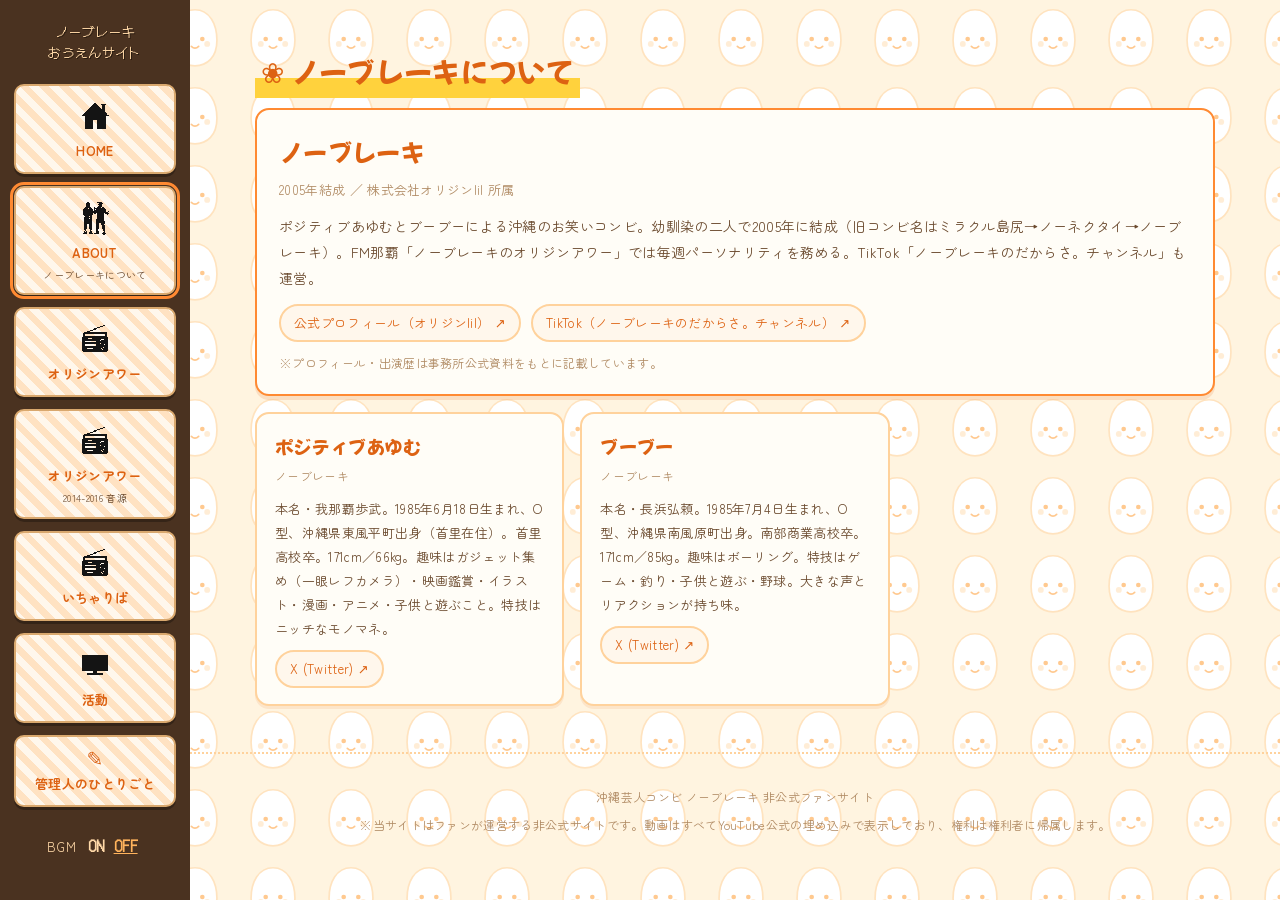
==== about.html @ ed7c5b4c "スマホのハンバーガーボタンを右端に固定(margin-left:auto) CSSキャッシュ版数 v25→v26" ====
<!DOCTYPE html>
<html lang="ja">
<head>
<meta charset="UTF-8">
<meta name="viewport" content="width=device-width, initial-scale=1.0">
<title>ノーブレーキについて｜ノーブレーキ おうえんサイト</title>
<link rel="canonical" href="https://nobreak-fansite.vercel.app/about.html">
<meta name="description" content="沖縄芸人コンビ ノーブレーキのプロフィール・メンバー紹介（ポジティブあゆむ／ブーブー）。非公式ファンサイト。">
<meta property="og:type" content="article">
<meta property="og:site_name" content="ノーブレーキ おうえんサイト">
<meta property="og:locale" content="ja_JP">
<meta property="og:title" content="ノーブレーキについて｜ノーブレーキ おうえんサイト">
<meta property="og:description" content="沖縄芸人コンビ ノーブレーキのプロフィール・メンバー紹介（ポジティブあゆむ／ブーブー）。非公式ファンサイト。">
<meta property="og:url" content="https://nobreak-fansite.vercel.app/about.html">
<meta property="og:image" content="https://nobreak-fansite.vercel.app/assets/ogp.png">
<meta name="twitter:card" content="summary_large_image">
<script type="application/ld+json">
{
  "@context": "https://schema.org",
  "@type": "PerformingGroup",
  "name": "ノーブレーキ",
  "description": "ポジティブあゆむとブーブーによる沖縄のお笑いコンビ。2005年結成、株式会社オリジンlil所属。FM那覇「ノーブレーキのオリジンアワー」パーソナリティ。",
  "foundingDate": "2005",
  "url": "https://nobreak-fansite.vercel.app/about.html",
  "sameAs": [
    "https://origin-oze.com/talent/39/"
  ],
  "member": [
    {
      "@type": "Person",
      "name": "ポジティブあゆむ",
      "birthDate": "1985-06-18",
      "birthPlace": "沖縄県東風平町",
      "sameAs": ["https://twitter.com/ayumu_618"]
    },
    {
      "@type": "Person",
      "name": "ブーブー",
      "birthDate": "1985-07-04",
      "birthPlace": "沖縄県南風原町",
      "sameAs": ["https://twitter.com/tamagoyaki11"]
    }
  ]
}
</script>
<link rel="preconnect" href="https://fonts.googleapis.com">
<link rel="preconnect" href="https://fonts.gstatic.com" crossorigin>
<link href="https://fonts.googleapis.com/css2?family=DotGothic16&family=Mochiy+Pop+One&family=Yusei+Magic&family=Zen+Maru+Gothic:wght@400;500;700&display=swap" rel="stylesheet">
<link rel="stylesheet" href="style.css?v=26">
</head>
<body>
<div class="layout">
  <aside class="sidebar">
    <a class="side-logo" href="index.html">ノーブレーキ<br>おうえんサイト</a>
    <nav class="side-nav">
      <a href="index.html">HOME</a>
      <a href="about.html" class="cur">ABOUT<small>ノーブレーキについて</small></a>
      <a href="origin.html">オリジンアワー</a>
      <a href="podcast.html">オリジンアワー<small>2014-2016 音源</small></a> <a href="icharibar.html">いちゃりば</a>
      <a href="works.html">活動</a>
      <a href="hitokoto.html">管理人のひとりごと</a>
    </nav>
    <div class="bgm">BGM <button id="bgmOn">ON</button><button id="bgmOff" class="act">OFF</button></div>
    <audio id="bgm" loop></audio>
  </aside>

  <div class="main">
    <main class="sec"><div class="wrap">
      <h2 class="sec-ttl">ノーブレーキについて</h2>
      <div id="groupCard"></div>
      <div id="memberGrid" class="member-grid"></div>
    </div></main>

    <footer class="foot"><div class="wrap">
      <p>沖縄芸人コンビ ノーブレーキ 非公式ファンサイト</p>
      <p class="disc">※当サイトはファンが運営する非公式サイトです。動画はすべてYouTube公式の埋め込みで表示しており、権利は権利者に帰属します。</p>
    </div></footer>
  </div>
</div>

<script src="data.js?v=26"></script>
<script src="app.js?v=26"></script>
</body>
</html>
---- style.css ----
﻿:root{
  /* ノーブレーキカラー：オレンジ〜イエロー基調 */
  --pink:#ff8a32; --pink2:#ffb35c; --deep:#dd6212; --plum:#6b4a2e;
  --bg:#fff4e0; --box:#fffdf7; --line:#ffd29c; --sub:#b08a63;
  --yellow:#ffd23d;
  --pixel:"DotGothic16",sans-serif;
  --disp:"Mochiy Pop One","Zen Maru Gothic",sans-serif;
}
*{box-sizing:border-box}
html{scroll-behavior:smooth}
body{
  margin:0;color:var(--plum);
  font-family:"Zen Maru Gothic","Hiragino Maru Gothic ProN",Meiryo,system-ui,sans-serif;
  line-height:1.85;letter-spacing:.02em;
  background:var(--bg) url("assets/mascot.svg");
  background-size:78px 78px;
}
a{color:var(--deep)}
.wrap{max-width:1000px;margin:0 auto;padding:0 20px}
.nowrap{white-space:nowrap}

/* ===== 左サイドバー（平成フレーム風・全ページ共通） ===== */
.layout{display:flex;align-items:stretch;min-height:100vh}
.main{flex:1;min-width:0}
.sidebar{flex:0 0 190px;width:190px;background:#4a3220;color:#ffe6c2;
  padding:18px 14px 28px;position:sticky;top:0;align-self:flex-start;min-height:100vh}
.side-logo{display:block;font-family:var(--pixel);color:#ffd9a8;text-decoration:none;font-size:13px;
  line-height:1.6;text-align:center;margin:4px 0 20px;text-shadow:1px 1px 0 #2a1c10}
.side-nav{display:flex;flex-direction:column;gap:12px}
.side-nav a{display:block;text-align:center;text-decoration:none;color:var(--deep);font-size:13px;font-weight:700;
  background:repeating-linear-gradient(45deg,#fff7ec,#fff7ec 7px,#ffe2c2 7px,#ffe2c2 14px);
  border:2px solid #d9a86e;border-radius:10px;padding:11px 6px 9px;position:relative;box-shadow:0 3px 0 rgba(0,0,0,.28)}
.side-nav a::before{content:"";display:block;width:38px;height:38px;margin:0 auto 4px;
  background-repeat:no-repeat;background-position:center;background-size:contain;
  image-rendering:pixelated;image-rendering:crisp-edges}
.side-nav a[href="index.html"]::before{background-image:url("assets/dot3.png")}
.side-nav a[href="about.html"]::before{background-image:url("assets/dot1.png")}
.side-nav a[href="origin.html"]::before{background-image:url("assets/dot5.png")}
.side-nav a[href="podcast.html"]::before{background-image:url("assets/dot5.png")}
.side-nav a[href="icharibar.html"]::before{background-image:url("assets/dot5.png")}
.side-nav a[href="works.html"]::before{background-image:url("assets/dot2.png")}
.side-nav a[href="hitokoto.html"]::before{content:"✎";background:none;width:auto;height:auto;font-size:20px;line-height:1}
.side-nav a:hover{background:repeating-linear-gradient(45deg,#fff,#fff 7px,#ffd6a8 7px,#ffd6a8 14px);transform:translateY(-1px)}
.side-nav a.cur{outline:3px solid var(--pink);outline-offset:1px}
.side-nav a small{display:block;font-weight:400;font-size:10px;color:var(--plum);margin-top:1px}
.bgm{margin-top:26px;text-align:center;font-size:13px;color:#ffd9a8;letter-spacing:.08em}
.bgm button{background:none;border:0;color:#ffd9a8;font-weight:700;cursor:pointer;font-size:15px;padding:2px 5px;font-family:var(--pixel)}
.bgm button.act{color:#ffb35c;text-decoration:underline}
.hamburger{display:none}
@media(max-width:760px){
  .layout{flex-direction:column}
  .sidebar{flex:none;width:auto;min-height:0;position:sticky;top:0;z-index:100;
    display:flex;flex-wrap:wrap;align-items:center;gap:8px;padding:9px 14px}
  .side-logo{margin:0;font-size:12px;text-align:left}
  .hamburger{display:flex;flex-direction:column;justify-content:center;align-items:center;gap:4px;
    margin-left:auto;
    width:44px;height:38px;background:none;border:2px solid #d9a86e;border-radius:8px;cursor:pointer;padding:0}
  .hamburger span{display:block;width:22px;height:2.5px;background:#ffd9a8;border-radius:2px;transition:.2s}
  .sidebar.open .hamburger span:nth-child(1){transform:translateY(6.5px) rotate(45deg)}
  .sidebar.open .hamburger span:nth-child(2){opacity:0}
  .sidebar.open .hamburger span:nth-child(3){transform:translateY(-6.5px) rotate(-45deg)}
  .side-nav{flex-basis:100%;flex-direction:column;gap:8px;display:none;order:5;margin-top:4px}
  .sidebar.open .side-nav{display:flex}
  .side-nav a{padding:10px 14px;text-align:left}
  .side-nav a::before{display:inline-block;width:22px;height:22px;margin:0 8px 0 0;vertical-align:middle}
  .side-nav a small{display:inline;font-size:10px;margin-left:6px;color:var(--sub)}
  .bgm{flex-basis:100%;display:none;order:6;margin:2px 0 0;text-align:left}
  .sidebar.open .bgm{display:block}
}

/* ===== カバー ===== */
.cover{max-width:920px;margin:0 auto;padding:30px 16px 26px;text-align:center}
.titlebox{
  background:rgba(255,253,254,.86);border:3px dashed var(--pink);border-radius:14px;
  padding:24px 18px;margin:10px auto 18px;max-width:820px;position:relative;
  box-shadow:0 4px 0 rgba(221,98,18,.18);
}
.pixel-title{
  font-family:var(--pixel);font-weight:400;margin:0;line-height:1.4;
  font-size:clamp(30px,7vw,60px);color:var(--pink);
  text-shadow:3px 3px 0 var(--deep),-1px -1px 0 #fff;letter-spacing:.06em;
}
.spark{position:absolute;color:var(--pink2);font-family:var(--pixel);font-size:22px}
.spark.s1{top:8px;left:16px}.spark.s2{bottom:8px;right:18px}

.pixdiv{font-family:var(--pixel);color:var(--pink2);letter-spacing:.18em;font-size:13px;margin:6px 0 18px;
  word-break:break-all}

.welcome{overflow:hidden;background:#5a3a1c;border:2px solid #3a2410;border-radius:10px;
  max-width:760px;margin:0 auto 22px;padding:10px 0}
.welcome-track{display:inline-block;white-space:nowrap;color:#ffe6c2;font-size:15px;letter-spacing:.05em;
  animation:marq 18s linear infinite}
.welcome:hover .welcome-track{animation-play-state:paused}
@keyframes marq{from{transform:translateX(60%)}to{transform:translateX(-100%)}}

.counter{font-size:15px;color:var(--plum);margin:10px 0 18px;font-weight:500}
.digits{display:inline-flex;gap:3px;vertical-align:middle;margin:0 4px}
.dgt{font-family:var(--pixel);display:inline-block;width:24px;height:32px;line-height:32px;text-align:center;
  background:#fff;border:2px solid var(--pink);border-radius:7px;color:var(--deep);font-size:18px;
  box-shadow:0 2px 0 rgba(221,98,18,.25)}
.dgt.hot{background:var(--pink);color:#fff}

.kiriban{margin:6px auto 24px;max-width:680px}
.kb1{background:#ff3b6b;color:#fff;font-weight:700;border-radius:6px;padding:8px 14px;margin:8px 0;font-size:15px}
.kb2{background:#ff1f50;color:#fff;font-weight:700;border-radius:6px;padding:10px 14px;margin:8px 0;
  font-size:clamp(18px,4vw,26px);letter-spacing:.1em}
.kb3{color:var(--deep);font-size:13px;margin:8px 0 0}

.cover-menu{display:inline-flex;flex-direction:column;gap:10px;margin:6px auto 8px;text-align:left}
.cover-menu a{
  text-decoration:none;color:var(--plum);font-size:15px;font-weight:500;
  background:var(--box);border:2px solid var(--line);border-radius:999px;padding:9px 20px;
  box-shadow:0 3px 0 rgba(221,98,18,.18);transition:.15s;display:block}
.cover-menu a:hover{background:#fff3e3;border-color:var(--pink);transform:translateY(-1px);color:var(--deep)}
.cover-foot{color:var(--sub);font-size:12px;margin:18px 0 0}

/* ===== セクション ===== */
.sec{padding:46px 0}
.sec.alt{background:rgba(255,255,255,.45)}
.sec-ttl{font-family:var(--disp);font-size:clamp(20px,2.6vw,28px);font-weight:400;margin:0 0 10px;
  color:var(--deep);display:inline-block;
  background:linear-gradient(transparent 62%, var(--yellow) 62%);padding:0 6px}
.sec-ttl::before{content:"❀ "}
.sub-ttl{font-family:var(--disp);font-size:17px;font-weight:400;margin:36px 0 14px;color:var(--deep)}
.sub-ttl::before{content:"♪ "}
.sec-lead{color:var(--plum);font-size:14px;max-width:780px;margin:6px 0 16px}
.official{display:flex;flex-wrap:wrap;gap:12px;margin:0 0 20px}
.official a{font-size:13px;text-decoration:none;color:var(--deep);background:var(--box);
  border:2px solid var(--line);border-radius:999px;padding:6px 15px;box-shadow:0 2px 0 rgba(221,98,18,.15)}
.official a:hover{background:#fff3e3;border-color:var(--pink)}
.pending-box{border:2px dashed var(--line);color:var(--sub);padding:30px;text-align:center;border-radius:12px;
  font-size:14px;background:rgba(255,255,255,.6)}

/* ===== ツールバー ===== */
.toolbar{display:flex;gap:10px;flex-wrap:wrap;align-items:center;margin:6px 0 8px}
#search{flex:1;min-width:240px;background:#fff;border:2px solid var(--line);color:var(--plum);
  padding:11px 14px;border-radius:999px;font-size:14px}
#search::placeholder{color:#d9b48a}
#search:focus{outline:none;border-color:var(--pink)}
.btn{background:var(--pink);color:#fff;border:2px solid var(--deep);padding:10px 18px;border-radius:999px;cursor:pointer;
  font-size:13px;font-weight:700;white-space:nowrap;box-shadow:0 3px 0 rgba(221,98,18,.3)}
.btn:hover{background:var(--deep)}
.stats{color:var(--sub);font-size:12px;margin:4px 0 10px}
.tabs{display:flex;flex-wrap:wrap;gap:6px;margin:6px 0}
.tab{background:var(--box);border:2px solid var(--line);color:var(--plum);padding:5px 13px;border-radius:999px;
  cursor:pointer;font-size:12px}
.tab.active{background:var(--pink);color:#fff;border-color:var(--deep)}
.tagbar{display:flex;flex-wrap:wrap;gap:6px;margin:6px 0}
.sortbar{display:flex;align-items:center;gap:6px;margin:6px 0 18px;font-size:12px;color:var(--sub)}
.chip{background:transparent;border:2px solid var(--line);color:var(--sub);padding:3px 11px;border-radius:999px;
  cursor:pointer;font-size:11px}
.chip.active{background:var(--pink2);color:#fff;border-color:var(--pink2)}

/* ===== カード ===== */
.grid{display:flex;flex-direction:column;gap:14px}
.card{background:var(--box);border:2px solid var(--line);border-radius:14px;overflow:hidden;
  display:flex;flex-direction:row;box-shadow:0 3px 0 rgba(221,98,18,.12);transition:.15s}
.card:hover{border-color:var(--pink);transform:translateY(-2px)}
.thumb{position:relative;flex:0 0 38%;min-width:150px;max-width:400px;align-self:flex-start;aspect-ratio:16/9;background:#000;cursor:pointer}
.thumb img{width:100%;height:100%;object-fit:cover;display:block}
.thumb .play{position:absolute;inset:0;display:flex;align-items:center;justify-content:center;
  font-size:40px;color:#fff;text-shadow:0 2px 8px rgba(0,0,0,.5)}
.thumb iframe{width:100%;height:100%;border:0;display:block}
.card .body{padding:12px 16px 14px;flex:1 1 auto;min-width:0}
.card .date{font-family:var(--disp);font-size:16px;color:var(--deep);font-weight:700;margin:0 0 7px;letter-spacing:.02em}
.card .ttl{font-size:16px;margin:0 0 4px;line-height:1.35}
.card .heading{font-family:var(--disp);font-size:17px;margin:0 0 4px;color:var(--deep);line-height:1.35}
.card .summary{font-size:13px;color:var(--plum);margin:0 0 6px;padding-left:1.2em}
.card .summary.pending{color:var(--sub);padding-left:0}
.card .sumbox{margin-bottom:6px}
.card .sumbox.clamped .summary{max-height:2.9em;overflow:hidden;
  -webkit-mask-image:linear-gradient(#000 45%,transparent);mask-image:linear-gradient(#000 45%,transparent)}
.card .more{background:none;border:0;color:var(--deep);font-weight:700;font-size:12px;
  cursor:pointer;padding:1px 0;font-family:inherit}
.card .more:hover{color:var(--pink);text-decoration:underline}
@media(max-width:480px){.thumb{flex-basis:38%}}
.card .tags{display:flex;flex-wrap:wrap;gap:5px}
.card .tag{font-size:11px;border:1px solid var(--line);color:var(--sub);padding:2px 8px;border-radius:999px;cursor:pointer;background:#fff7ec}
.card .ytlink{display:inline-block;margin-top:10px;font-size:12px;font-weight:700;text-decoration:none;
  color:#fff;background:var(--deep);border-radius:999px;padding:6px 14px;box-shadow:0 2px 0 rgba(221,98,18,.3)}
.card .ytlink:hover{background:var(--pink)}

/* ===== 音源アーカイブ（日付＋公式リンク＋あらすじ） ===== */
.plist{display:flex;flex-direction:column;gap:10px}
.prow{background:var(--box);border:2px solid var(--line);border-radius:12px;padding:11px 14px;
  box-shadow:0 3px 0 rgba(221,98,18,.1)}
.prow .phead{display:flex;flex-wrap:wrap;align-items:center;gap:6px 12px;margin-bottom:5px}
.prow .pdate{font-family:var(--disp);color:var(--deep);font-size:14px;font-weight:700}
.prow .plink{font-size:12px;color:var(--deep);text-decoration:none;border-bottom:1px solid var(--line)}
.prow .plink:hover{border-color:var(--pink)}
.prow .pheading{font-family:var(--disp);font-size:14px;margin:2px 0 5px;color:var(--deep)}
.prow .psummary{font-size:13px;color:var(--plum);margin:0;line-height:1.7}
.prow .psummary.pending{color:var(--sub)}
.prow ul.psummary{padding-left:1.15em}
.prow ul.psummary li{margin:3px 0}
#podcastStats{font-size:12px;color:var(--sub);margin:0 0 12px}

/* ===== 管理人のひとりごと ===== */
.hitokoto{margin:8px 0 30px}
.hitokoto .sec-ttl{text-align:center}
.hk-list{display:flex;flex-direction:column;gap:12px;max-width:660px;margin:0 auto}
.hk{background:var(--box);border:2px solid var(--line);border-radius:12px;padding:12px 16px;
  box-shadow:0 3px 0 rgba(221,98,18,.1)}
.hk .hk-date{font-family:var(--disp);font-size:13px;color:var(--deep)}
.hk .hk-ttl{font-family:var(--disp);font-size:15px;margin:3px 0 5px;color:var(--deep)}
.hk .hk-body{font-size:13.5px;color:var(--plum);margin:0;line-height:1.85}

/* ===== 最新回（トップ） ===== */
.latest-ep{max-width:460px;margin:6px auto 4px;background:var(--box);border:2px solid var(--line);
  border-radius:14px;padding:12px 14px 14px;box-shadow:0 3px 0 rgba(221,98,18,.14)}
.latest-ep .le-label{font-family:var(--disp);color:var(--deep);font-size:15px;margin:0 0 8px}
.latest-ep .le-frame{position:relative;width:100%;padding-bottom:56.25%;border-radius:8px;overflow:hidden;background:#000}
.latest-ep .le-frame iframe{position:absolute;inset:0;width:100%;height:100%;border:0}
.latest-ep .le-meta{font-family:var(--disp);font-size:12px;color:var(--plum);margin:8px 0 0}
.latest-ep .le-meta a{margin-left:8px}
.latest-ep .le-heading{font-family:var(--disp);font-size:14px;color:var(--deep);margin:12px 0 5px;text-align:left}
.latest-ep .le-sum{font-size:13px;color:var(--plum);text-align:left;margin:0;line-height:1.8}
.latest-ep ul.le-sum{padding-left:1.15em}
.latest-ep ul.le-sum li{margin:4px 0}

/* ===== プロフィール ===== */
.gcard{border:2px solid var(--pink);border-radius:14px;padding:20px 22px;background:var(--box);box-shadow:0 4px 0 rgba(221,98,18,.15)}
.gcard .gname{font-family:var(--disp);font-size:24px;margin:0;color:var(--deep)}
.gcard .gmeta{font-size:13px;color:var(--sub);margin:4px 0 12px}
.gcard .gprof{font-size:14px;margin:0 0 12px;color:var(--plum)}
.gcard .gnote{font-size:12px;color:var(--sub);margin:10px 0 0}
.psns{display:flex;flex-wrap:wrap;gap:10px;margin-top:4px}
.psns a{font-size:13px;text-decoration:none;color:var(--deep);border:2px solid var(--line);border-radius:999px;padding:5px 13px;background:#fff7ec}
.psns a:hover{border-color:var(--pink)}
.member-grid{display:grid;grid-template-columns:repeat(auto-fill,minmax(250px,1fr));gap:16px;margin-top:16px}
.pcard{border:2px solid var(--line);border-radius:14px;padding:16px 18px;background:var(--box);box-shadow:0 3px 0 rgba(221,98,18,.1)}
.pcard .pname{font-family:var(--disp);font-size:18px;margin:0;color:var(--deep)}
.pcard .prole{font-size:12px;color:var(--sub);margin:2px 0 9px}
.pcard .pprof{font-size:13px;color:var(--plum);margin:0 0 9px}
.pcard .pprof.pending{color:var(--sub)}

/* ===== 活動 ===== */
.works{display:grid;grid-template-columns:repeat(auto-fit,minmax(250px,1fr));gap:20px}
.wgroup h3{font-family:var(--disp);font-size:14px;margin:0 0 8px;padding-bottom:6px;border-bottom:2px dotted var(--line);color:var(--deep)}
.wgroup ul{margin:0;padding-left:18px}
.wgroup li{font-size:13px;color:var(--plum);margin:3px 0}

/* ===== フッター ===== */
.foot{border-top:2px dotted var(--line);padding:26px 0 50px;text-align:center}
.foot p{font-size:12px;color:var(--sub);margin:6px 0}
.foot .disc{max-width:760px;margin:0 auto}

@media(max-width:560px){.cover-menu a{font-size:13px}}
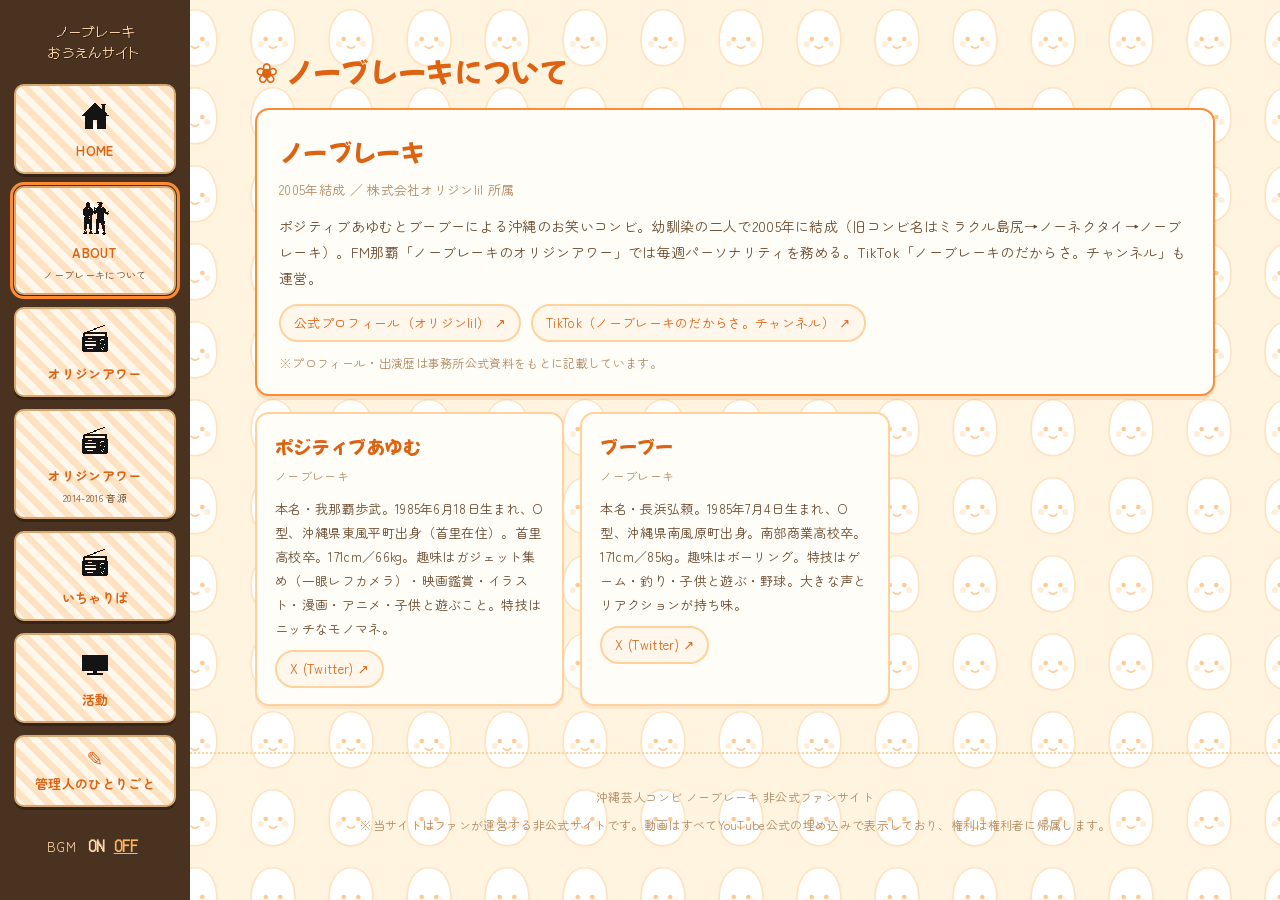
==== commit b2d5e05c: "セクション見出しの黄色い下線(ハイライト帯)を全ページで撤去 CSSキャッシュ版数 v27→v28" ====
--- a/about.html
+++ b/about.html
@@ -46,7 +46,7 @@
 <link rel="preconnect" href="https://fonts.googleapis.com">
 <link rel="preconnect" href="https://fonts.gstatic.com" crossorigin>
 <link href="https://fonts.googleapis.com/css2?family=DotGothic16&family=Mochiy+Pop+One&family=Yusei+Magic&family=Zen+Maru+Gothic:wght@400;500;700&display=swap" rel="stylesheet">
-<link rel="stylesheet" href="style.css?v=26">
+<link rel="stylesheet" href="style.css?v=28">
 </head>
 <body>
 <div class="layout">
@@ -78,7 +78,7 @@
   </div>
 </div>
 
-<script src="data.js?v=26"></script>
-<script src="app.js?v=26"></script>
+<script src="data.js?v=28"></script>
+<script src="app.js?v=28"></script>
 </body>
 </html>
--- a/style.css
+++ b/style.css
@@ -49,8 +49,8 @@
 .hamburger{display:none}
 @media(max-width:760px){
   .layout{flex-direction:column}
-  .sidebar{flex:none;width:auto;min-height:0;position:sticky;top:0;z-index:100;
-    display:flex;flex-wrap:wrap;align-items:center;gap:8px;padding:9px 14px}
+  .sidebar{flex:none;width:100%;align-self:stretch;min-height:0;position:sticky;top:0;z-index:100;
+    display:flex;flex-wrap:wrap;align-items:center;justify-content:space-between;gap:8px;padding:9px 14px}
   .side-logo{margin:0;font-size:12px;text-align:left}
   .hamburger{display:flex;flex-direction:column;justify-content:center;align-items:center;gap:4px;
     margin-left:auto;
@@ -118,8 +118,7 @@
 .sec{padding:46px 0}
 .sec.alt{background:rgba(255,255,255,.45)}
 .sec-ttl{font-family:var(--disp);font-size:clamp(20px,2.6vw,28px);font-weight:400;margin:0 0 10px;
-  color:var(--deep);display:inline-block;
-  background:linear-gradient(transparent 62%, var(--yellow) 62%);padding:0 6px}
+  color:var(--deep)}
 .sec-ttl::before{content:"❀ "}
 .sub-ttl{font-family:var(--disp);font-size:17px;font-weight:400;margin:36px 0 14px;color:var(--deep)}
 .sub-ttl::before{content:"♪ "}
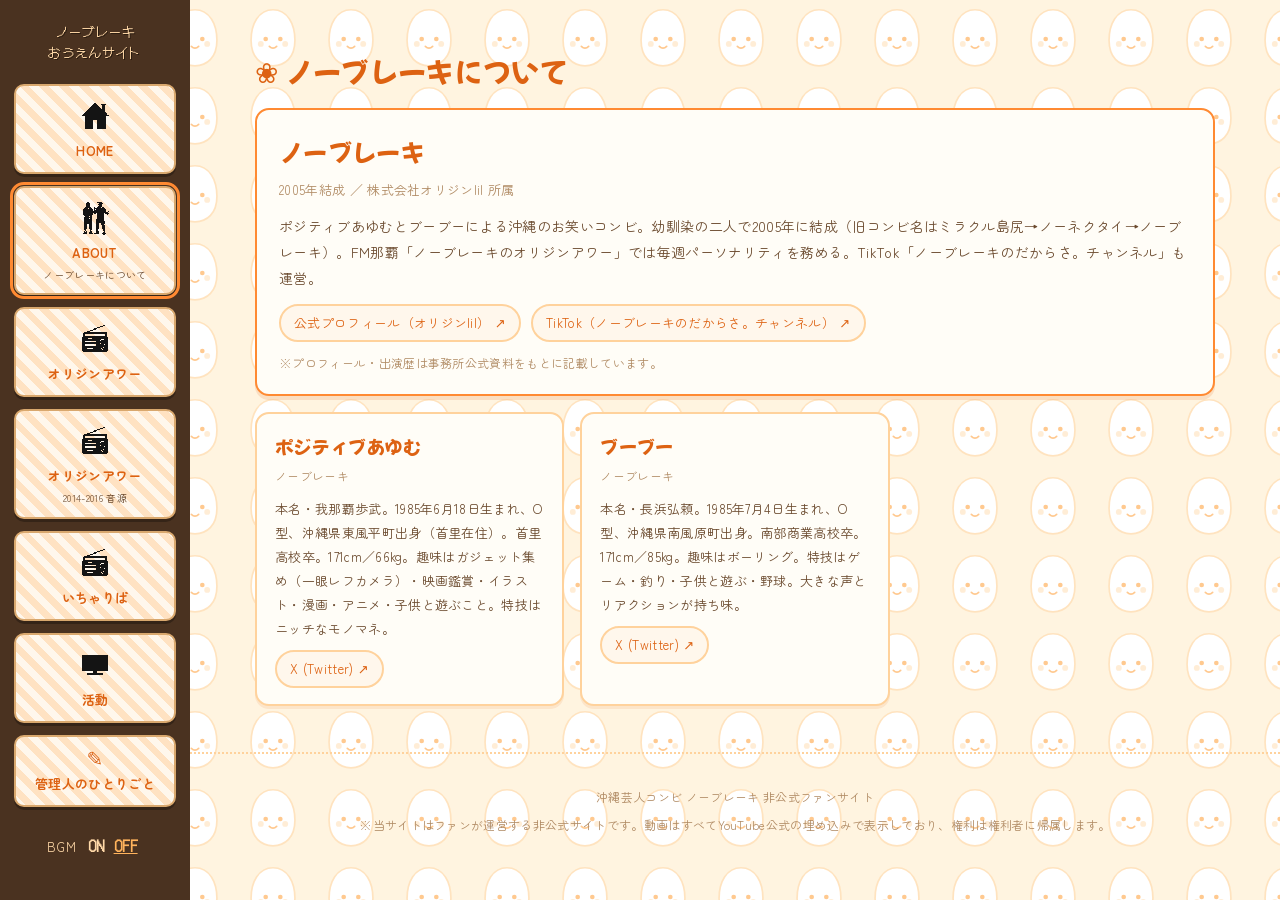
==== commit 8e7ae1f5: "2025/12/23の回に「新語流行語大賞」タグを追加 自動付与はタイトル依存のため手動追加(episodes.json)。版数 v30→v31" ====
--- a/about.html
+++ b/about.html
@@ -46,7 +46,7 @@
 <link rel="preconnect" href="https://fonts.googleapis.com">
 <link rel="preconnect" href="https://fonts.gstatic.com" crossorigin>
 <link href="https://fonts.googleapis.com/css2?family=DotGothic16&family=Mochiy+Pop+One&family=Yusei+Magic&family=Zen+Maru+Gothic:wght@400;500;700&display=swap" rel="stylesheet">
-<link rel="stylesheet" href="style.css?v=28">
+<link rel="stylesheet" href="style.css?v=31">
 </head>
 <body>
 <div class="layout">
@@ -78,7 +78,7 @@
   </div>
 </div>
 
-<script src="data.js?v=28"></script>
-<script src="app.js?v=28"></script>
+<script src="data.js?v=31"></script>
+<script src="app.js?v=31"></script>
 </body>
 </html>
--- a/style.css
+++ b/style.css
@@ -192,6 +192,11 @@
 .prow .psummary.pending{color:var(--sub)}
 .prow ul.psummary{padding-left:1.15em}
 .prow ul.psummary li{margin:3px 0}
+.prow .sumbox.clamped .psummary{max-height:3.9em;overflow:hidden;
+  -webkit-mask-image:linear-gradient(#000 55%,transparent);mask-image:linear-gradient(#000 55%,transparent)}
+.prow .more{background:none;border:0;color:var(--deep);font-weight:700;font-size:12px;
+  cursor:pointer;padding:3px 0 0;font-family:inherit}
+.prow .more:hover{color:var(--pink);text-decoration:underline}
 #podcastStats{font-size:12px;color:var(--sub);margin:0 0 12px}
 
 /* ===== 管理人のひとりごと ===== */
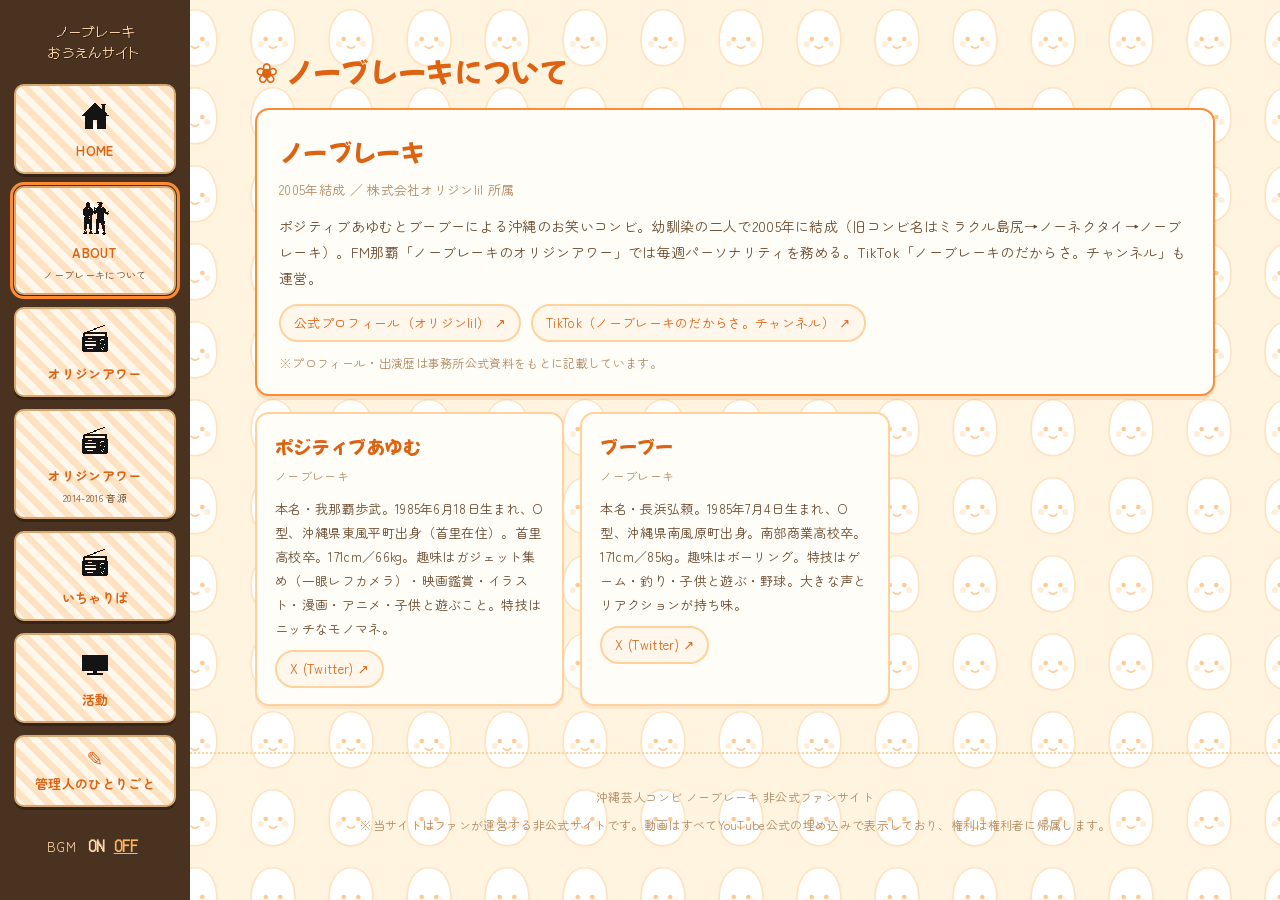
==== commit b85e486c: "動画あらすじを短いあおり箇条書きスタイルに(サンプル:2026/07/21) 版数 v31→v32" ====
--- a/about.html
+++ b/about.html
@@ -46,7 +46,7 @@
 <link rel="preconnect" href="https://fonts.googleapis.com">
 <link rel="preconnect" href="https://fonts.gstatic.com" crossorigin>
 <link href="https://fonts.googleapis.com/css2?family=DotGothic16&family=Mochiy+Pop+One&family=Yusei+Magic&family=Zen+Maru+Gothic:wght@400;500;700&display=swap" rel="stylesheet">
-<link rel="stylesheet" href="style.css?v=31">
+<link rel="stylesheet" href="style.css?v=32">
 </head>
 <body>
 <div class="layout">
@@ -78,7 +78,7 @@
   </div>
 </div>
 
-<script src="data.js?v=31"></script>
-<script src="app.js?v=31"></script>
+<script src="data.js?v=32"></script>
+<script src="app.js?v=32"></script>
 </body>
 </html>
